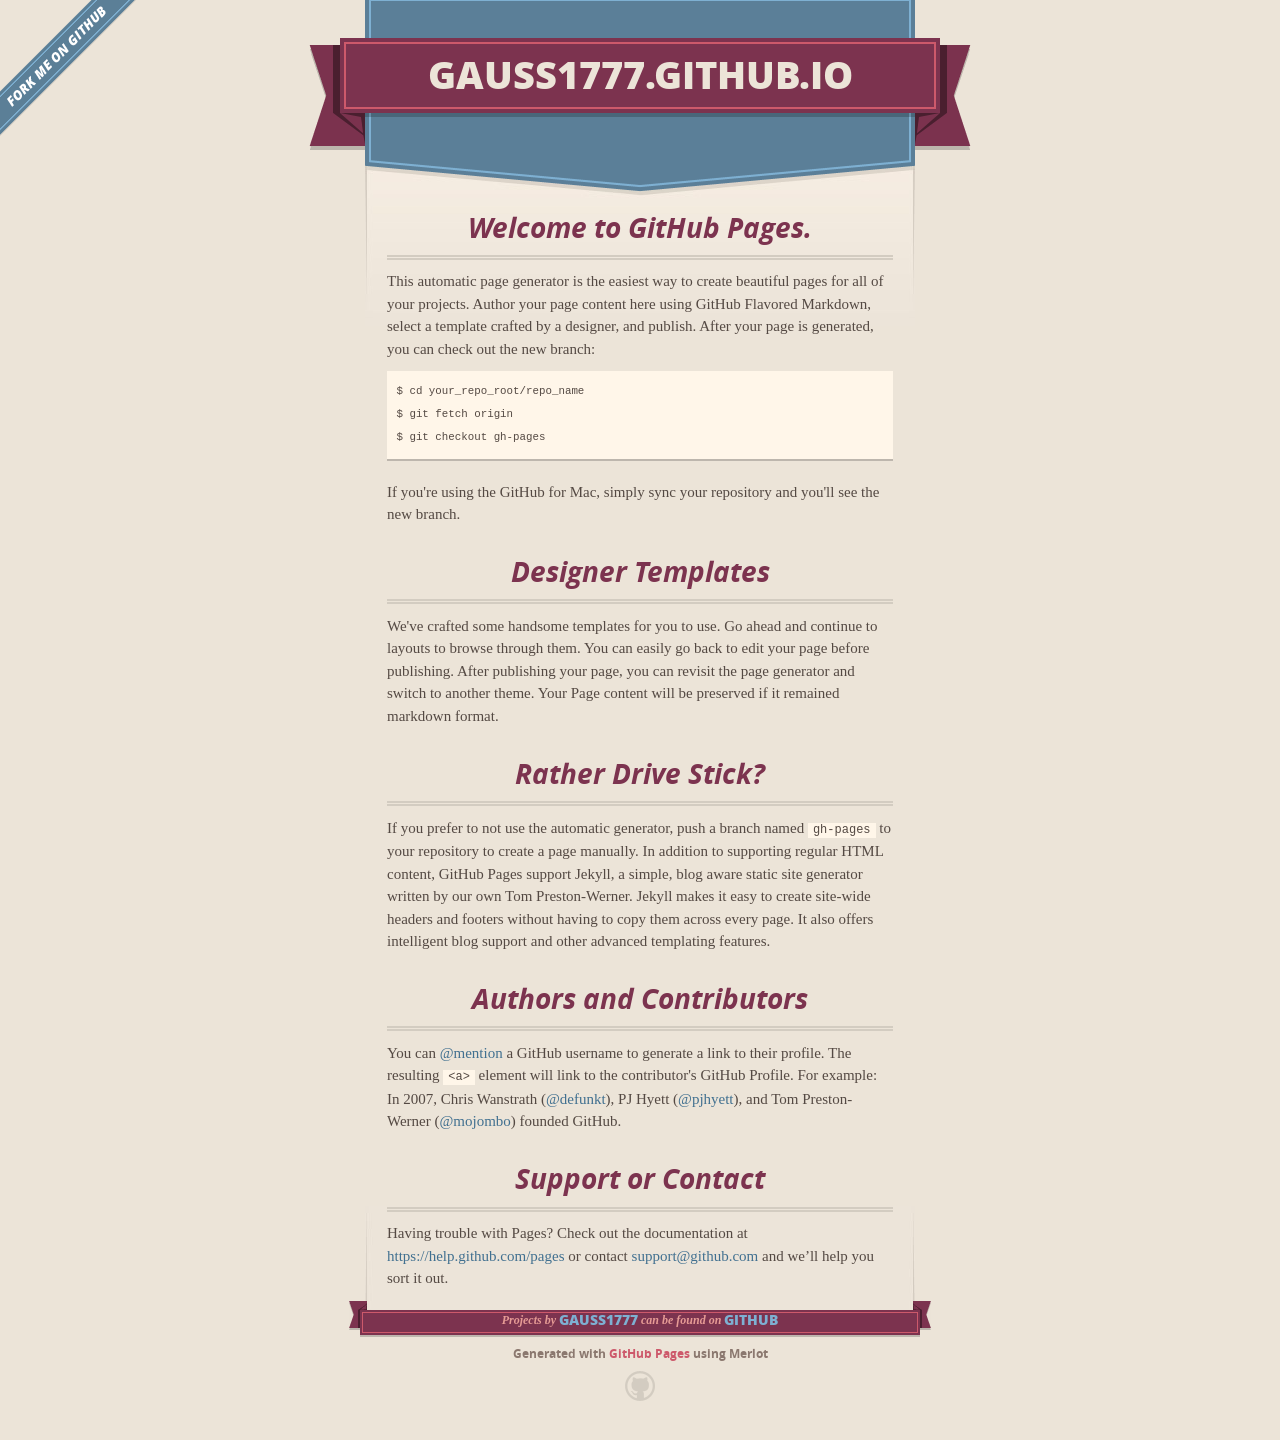
==== index.html @ 631ccd95 "Replace master branch with page content via GitHub" ====
<!DOCTYPE html>
<html>
  <head>
    <meta charset='utf-8'>
    <meta http-equiv="X-UA-Compatible" content="chrome=1">
    <meta name="viewport" content="width=640">

    <link rel="stylesheet" href="stylesheets/core.css" media="screen">
    <link rel="stylesheet" href="stylesheets/mobile.css" media="handheld, only screen and (max-device-width:640px)">
    <link rel="stylesheet" href="stylesheets/pygment_trac.css">

    <script type="text/javascript" src="javascripts/modernizr.js"></script>
    <script type="text/javascript" src="https://ajax.googleapis.com/ajax/libs/jquery/1.7.1/jquery.min.js"></script>
    <script type="text/javascript" src="javascripts/headsmart.min.js"></script>
    <script type="text/javascript">
      $(document).ready(function () {
        $('#main_content').headsmart()
      })
    </script>
    <title>Gauss1777.GitHub.io by gauss1777</title>
  </head>

  <body>
    <a id="forkme_banner" href="https://github.com/gauss1777">View on GitHub</a>
    <div class="shell">

      <header>
        <span class="ribbon-outer">
          <span class="ribbon-inner">
            <h1>Gauss1777.GitHub.io</h1>
            <h2></h2>
          </span>
          <span class="left-tail"></span>
          <span class="right-tail"></span>
        </span>
      </header>

      <div id="no-downloads">
        <span class="inner">
        </span>
      </div>


      <span class="banner-fix"></span>


      <section id="main_content">
        <h3>
<a id="welcome-to-github-pages" class="anchor" href="#welcome-to-github-pages" aria-hidden="true"><span class="octicon octicon-link"></span></a>Welcome to GitHub Pages.</h3>

<p>This automatic page generator is the easiest way to create beautiful pages for all of your projects. Author your page content here using GitHub Flavored Markdown, select a template crafted by a designer, and publish. After your page is generated, you can check out the new branch:</p>

<pre><code>$ cd your_repo_root/repo_name
$ git fetch origin
$ git checkout gh-pages
</code></pre>

<p>If you're using the GitHub for Mac, simply sync your repository and you'll see the new branch.</p>

<h3>
<a id="designer-templates" class="anchor" href="#designer-templates" aria-hidden="true"><span class="octicon octicon-link"></span></a>Designer Templates</h3>

<p>We've crafted some handsome templates for you to use. Go ahead and continue to layouts to browse through them. You can easily go back to edit your page before publishing. After publishing your page, you can revisit the page generator and switch to another theme. Your Page content will be preserved if it remained markdown format.</p>

<h3>
<a id="rather-drive-stick" class="anchor" href="#rather-drive-stick" aria-hidden="true"><span class="octicon octicon-link"></span></a>Rather Drive Stick?</h3>

<p>If you prefer to not use the automatic generator, push a branch named <code>gh-pages</code> to your repository to create a page manually. In addition to supporting regular HTML content, GitHub Pages support Jekyll, a simple, blog aware static site generator written by our own Tom Preston-Werner. Jekyll makes it easy to create site-wide headers and footers without having to copy them across every page. It also offers intelligent blog support and other advanced templating features.</p>

<h3>
<a id="authors-and-contributors" class="anchor" href="#authors-and-contributors" aria-hidden="true"><span class="octicon octicon-link"></span></a>Authors and Contributors</h3>

<p>You can <a href="https://github.com/blog/821" class="user-mention">@mention</a> a GitHub username to generate a link to their profile. The resulting <code>&lt;a&gt;</code> element will link to the contributor's GitHub Profile. For example: In 2007, Chris Wanstrath (<a href="https://github.com/defunkt" class="user-mention">@defunkt</a>), PJ Hyett (<a href="https://github.com/pjhyett" class="user-mention">@pjhyett</a>), and Tom Preston-Werner (<a href="https://github.com/mojombo" class="user-mention">@mojombo</a>) founded GitHub.</p>

<h3>
<a id="support-or-contact" class="anchor" href="#support-or-contact" aria-hidden="true"><span class="octicon octicon-link"></span></a>Support or Contact</h3>

<p>Having trouble with Pages? Check out the documentation at <a href="https://help.github.com/pages">https://help.github.com/pages</a> or contact <a href="mailto:support@github.com">support@github.com</a> and we’ll help you sort it out.</p>
      </section>

      <footer>
        <span class="ribbon-outer">
          <span class="ribbon-inner">
            <p>Projects by <a href="https://github.com/gauss1777">gauss1777</a> can be found on <a href="https://github.com/gauss1777">GitHub</a></p>
          </span>
          <span class="left-tail"></span>
          <span class="right-tail"></span>
        </span>
        <p>Generated with <a href="http://pages.github.com">GitHub Pages</a> using Merlot</p>
        <span class="octocat"></span>
      </footer>

    </div>

    
  </body>
</html>
---- stylesheets/core.css ----
@import url("screen.css");
@import url("non-screen.css") handheld;
@import url("non-screen.css") only screen and (max-device-width:640px);
---- stylesheets/mobile.css ----
/* Generated by Font Squirrel (http://www.fontsquirrel.com) on February 9, 2012 */


@font-face {
  font-family: 'Open Sans';
  src: url('../fonts/opensans-regular-webfont.eot');
  src: url('../fonts/opensans-regular-webfont.eot?#iefix') format('embedded-opentype'),
       url('../fonts/opensans-regular-webfont.woff') format('woff'),
       url('../fonts/opensans-regular-webfont.ttf') format('truetype'),
       url('../fonts/opensans-regular-webfont.svg#OpenSansRegular') format('svg');
  font-weight: normal;
  font-style: normal;
}

@font-face {
  font-family: 'Open Sans';
  src: url('../fonts/opensans-italic-webfont.eot');
  src: url('../fonts/opensans-italic-webfont.eot?#iefix') format('embedded-opentype'),
       url('../fonts/opensans-italic-webfont.woff') format('woff'),
       url('../fonts/opensans-italic-webfont.ttf') format('truetype'),
       url('../fonts/opensans-italic-webfont.svg#OpenSansItalic') format('svg');
  font-weight: normal;
  font-style: italic;
}

@font-face {
  font-family: 'Open Sans';
  src: url('../fonts/opensans-bold-webfont.eot');
  src: url('../fonts/opensans-bold-webfont.eot?#iefix') format('embedded-opentype'),
       url('../fonts/opensans-bold-webfont.woff') format('woff'),
       url('../fonts/opensans-bold-webfont.ttf') format('truetype'),
       url('../fonts/opensans-bold-webfont.svg#OpenSansBold') format('svg');
  font-weight: bold;
  font-style: normal;
}

@font-face {
  font-family: 'Open Sans';
  src: url('../fonts/opensans-bolditalic-webfont.eot');
  src: url('../fonts/opensans-bolditalic-webfont.eot?#iefix') format('embedded-opentype'),
       url('../fonts/opensans-bolditalic-webfont.woff') format('woff'),
       url('../fonts/opensans-bolditalic-webfont.ttf') format('truetype'),
       url('../fonts/opensans-bolditalic-webfont.svg#OpenSansBoldItalic') format('svg');
  font-weight: bold;
  font-style: italic;
}

@font-face {
  font-family: 'Open Sans';
  src: url('../fonts/opensans-extrabold-webfont.eot');
  src: url('../fonts/opensans-extrabold-webfont.eot?#iefix') format('embedded-opentype'),
       url('../fonts/opensans-extrabold-webfont.woff') format('woff'),
       url('../fonts/opensans-extrabold-webfont.ttf') format('truetype'),
       url('../fonts/opensans-extrabold-webfont.svg#OpenSansExtrabold') format('svg');
  font-weight: bolder;
  font-style: normal;
}


/* http://meyerweb.com/eric/tools/css/reset/ 
   v2.0 | 20110126
   License: none (public domain)
*/

html, body, div, span, applet, object, iframe,
h1, h2, h3, h4, h5, h6, p, blockquote, pre,
a, abbr, acronym, address, big, cite, code,
del, dfn, em, img, ins, kbd, q, s, samp,
small, strike, strong, sub, sup, tt, var,
b, u, i, center,
dl, dt, dd, ol, ul, li,
fieldset, form, label, legend,
table, caption, tbody, tfoot, thead, tr, th, td,
article, aside, canvas, details, embed, 
figure, figcaption, footer, header, hgroup, 
menu, nav, output, ruby, section, summary,
time, mark, audio, video {
  margin: 0;
  padding: 0;
  border: 0;
  font-size: 100%;
  font: inherit;
  vertical-align: baseline;
}
/* HTML5 display-role reset for older browsers */
article, aside, details, figcaption, figure, 
footer, header, hgroup, menu, nav, section {
  display: block;
}
body {
  line-height: 1;
}
ol, ul {
  list-style: none;
}
blockquote, q {
  quotes: none;
}
blockquote:before, blockquote:after,
q:before, q:after {
  content: '';
  content: none;
}
table {
  border-collapse: collapse;
  border-spacing: 0;
}

header, footer, section {
  display: block;
  position: relative;
}

/* STYLES */

div.shell {
  display: block;
  width: 640px;
  margin: 0 auto;
}

a#forkme_banner {
  display: none;
}

/* header */

header {
  position: relative;
  z-index: 2;
  margin: 0;
  max-width: 640px;
  top: 51px;
}

header span.ribbon-inner {
  position: relative;
  display: block;
  background-color: #cd596b;
  border: 8px solid #7c334f;
  padding: 6px;
  z-index: 1;
}

header span.left-tail, header span.right-tail {
  position: relative;
  display: block;
  width: 19px;
  height: 10px;
  background: transparent url(../images/ribbon-tail-sprite-2x.png) 0 0 no-repeat;
  position: absolute;
  bottom: -10px;
  z-index: 0;
}

header span.left-tail {
  background-position: 0 0;
  left: 0;
}

header span.right-tail {
  background-position: -19px 0;
  right: 0;
}

header h1 {
  background-color: #7c334f;
  font-size: 2em;
  font-weight: bolder;
  font-style: normal;
  text-transform: uppercase;
  color: #ece4d8;
  text-align: center;
  line-height:1;  
  padding: 14px 20px 0;
}

header h2 {
  background-color: #7c334f;
  font: bold italic .85em/1.5 Georgia, Times, “Times New Roman”, serif;
  color: #e69b95;
  padding-bottom: 14px;
  margin-top: -3px;
  text-align: center;
}

section#downloads {
  position: relative;
  display: block;
  height: 171px;
  width: 602px;
  padding-bottom: 150px;
  margin: 51px auto -250px;
  z-index: 1;
  background: transparent url(../images/shield.png) center 0 no-repeat;
}

section#downloads a {
  display: none;
}

span.banner-fix {
  background: transparent url(../images/shield-fallback.png) center top no-repeat;
  display: block;
  height: 31px;
  position: absolute;
  width: 640px;
  top: 20px;

}

section#main_content {
  z-index: 2;
  padding: 20px 40px 0;
  min-height:185px;
}

/* footer */

footer {
  background: none;
  padding-top: 104px;
  margin: -94px auto 40px;
  max-width:640px;
  text-align: center;
}

footer span.ribbon-outer {
  display: block;
  position: relative;
  border-bottom: 2px solid #bdb6ad;
}

footer span.ribbon-inner {
  position: relative;
  display: block;
  background-color: #cd596b;
  border: 8px solid #7c334f;
  padding: 6px;
  z-index: 1;
}

footer p {
  font-family: 'Open Sans', sans-serif;
  font-weight: bold;
  font-size: .6em;
  color: #8b786f;
}

footer a {
  color: #cd596b;
}

footer span.ribbon-inner p {
  background-color: #7c334f;
  margin: 0;
  color: #e69b95;
  font: bold italic 22px/1 Georgia, Times, “Times New Roman”, serif;
  height: auto;
  line-height: 1.1;
  padding: 20px 0px 10px;
}

footer span.ribbon-inner a {
  display: block;
  position: relative;
  bottom: 0;
  color: #7eb0d2;
  font-family: 'Open Sans', sans-serif;
  text-transform: uppercase;
  font-style: normal;
  font-weight: bolder;
  font-size: 38px;
  padding-bottom: 10px;
}

footer span.ribbon-inner a:hover {
  color: #7eb0d2;
}

footer span.left-tail, footer span.right-tail {
  position: relative;
  display: block;
  width: 23px;
  height: 126px;
  background: transparent url(../images/small-ribbon-tail-sprite-2x.png) 0 0 no-repeat;
  position: absolute;
  top: -126px;
  z-index: 0;
}

footer span.left-tail {
  background-position: 0 0;
  left: 0;
}

footer span.right-tail {
  background-position: -23px 0;
  right: 0;
}

footer span.octocat {
  background: transparent url(../images/octocat-2x.png) 0 0 no-repeat;
  display: block;
  width: 60px;
  height: 60px;
  margin: 20px auto 0;}

/* content */

body {
  background: #ece4d8;
  font: normal normal 30px/1.5 Georgia, Palatino,” Palatino Linotype”, Times, “Times New Roman”, serif;
  color: #544943;
  -webkit-font-smoothing: antialiased;
}

a, a:hover {
  color: #417090;
}

a {
  text-decoration: none;
}

a:hover {
  text-decoration: underline;
}

h1,h2,h3,h4,h5,h6 {
  font-family: 'Open Sans', sans-serif;
  font-weight: bold;
}

p {
  margin: .7em 0 0;
}

strong {
  font-weight: bold;
}

em {
  font-style: italic;
}

ol {
  margin: .7em 0;
  list-style-type: decimal;
  padding-left: 1.35em;
}

ul {
  margin: .7em 0;
  padding-left: 1.35em;
}

ul li {
  padding-left: 20px;
  background: transparent url(../images/chevron-2x.png) left 15px no-repeat;
}

blockquote {
  font-family: 'Open Sans', sans-serif;
  margin: 20px 0;
  color: #8b786f;
  padding-left: 1.35em;
  background: transparent url('../images/blockquote-gfx-2x.png') 0 8px no-repeat;
}

img {
  -webkit-box-shadow: 0px 4px 0px #bdb6ad;
  -moz-box-shadow: 0px 4px 0px #bdb6ad;
  box-shadow: 0px 4px 0px #bdb6ad;
  border: 4px solid #fff6e9;
  max-width: 556px;
}

hr {
  border: none;
  outline: none;
  height: 42px;
  background: transparent url('../images/hr-2x.jpg') center center repeat-x;
  margin: 0 0 20px;
}

code {
  background: #fff6e9;
  font: normal normal .9em/1.7 "Lucida Sans Typewriter", "Lucida Console", Monaco, "Bitstream Vera Sans Mono", monospace;
  padding: 0 5px 1px;
}

pre {
  margin: 10px 0 20px;
  padding: .7em;
  background: #fff6e9;
  border-bottom: 4px solid #bdb6ad;
  font: normal normal .9em/1.7 "Lucida Sans Typewriter", "Lucida Console", Monaco, "Bitstream Vera Sans Mono", monospace;
  overflow: auto;
}

table {
  background: #fff6e9;
  display: table;
  width: 100%;
  border-collapse: separate;
  border-bottom: 4px solid #bdb6ad;
  margin: 10px 0;
}

tr {
  display: table-row;
}

th {
  display: table-cell;
  padding: 2px 10px;
  border: solid #ece4d8;
  border-width: 0 4px 4px 0;
  color: #cd596b;
  font-family: 'Open Sans', sans-serif;
  font-weight: bold;
  font-size: .85em;
}

td {
  display: table-cell;
  padding: 0 .7em;
  border: solid #ece4d8;
  border-width: 0 4px 4px 0;
}

td:last-child, th:last-child {
  border-right: none;
}

tr:last-child td {
  border-bottom: none;
}

dl {
  margin: .7em 0 20px;
}

dt {
  font-family: 'Open Sans', sans-serif;
  font-weight: bold;
}

dd {
  padding-left: 1.35em;
}

dd p:first-child {
  margin-top: 0;
}

/* Content based headers */

#main_content > .header-level-1:first-child,
#main_content > .header-level-2:first-child,
#main_content > .header-level-3:first-child,
#main_content > .header-level-4:first-child,
#main_content > .header-level-5:first-child,
#main_content > .header-level-6:first-child {
  margin-top: 0;
}

.header-level-1 {
  font-size: 1.85em;
  border-bottom: .2em double #d3ccc1;
  color: #7c334f;
  text-align: center;
  font-style: italic;
  margin: 1.1em 0 .38em;
  line-height: 1.2;
  padding-bottom: 10px
}

.header-level-2 {
  font-size: 1.58em;
  color: #7c334f;
  margin: .95em 0 .5em;
  border-bottom: .1em solid #D3CCC1;
  line-height: 1.2;
  padding-bottom: 10px
}

.header-level-3 {
  margin: 20px 0 10px;
  font-size: 1.45em;
}

.header-level-4 {
  margin: .6em 0;
  font-size: 1.2em;
  color: #cd596b;
}

.header-level-5 {
  margin: .7em 0;
  font-size: 1em;
  color: #8b786f;
}

.header-level-6 {
  margin: .8em 0;
  font-size: .85em;
  font-style: italic;
}
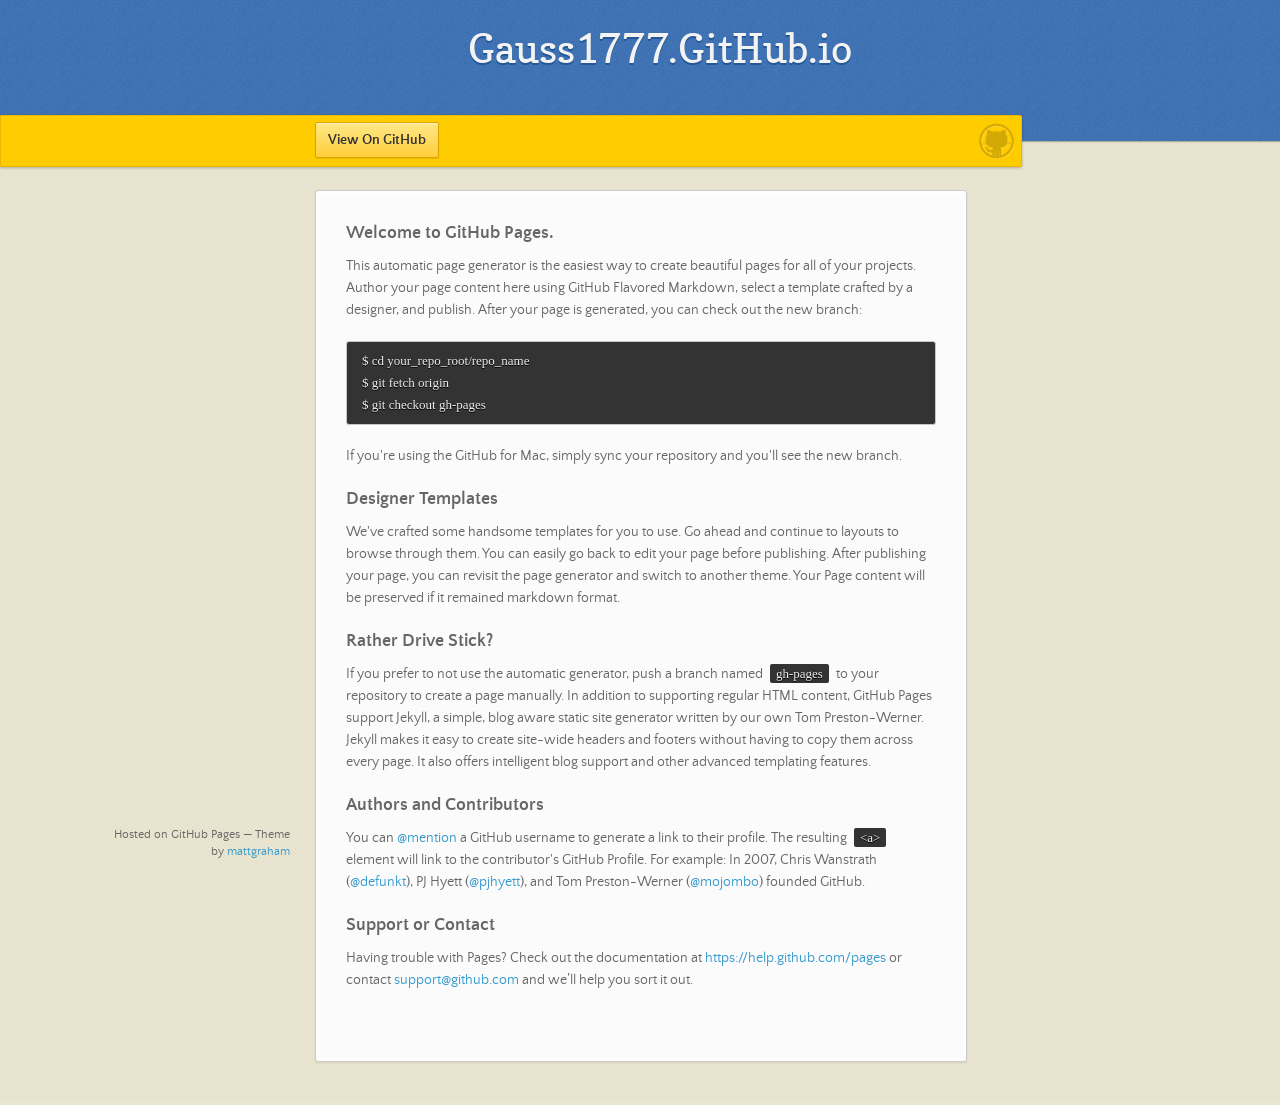
==== commit 493307fe: "Replace master branch with page content via GitHub" ====
--- a/index.html
+++ b/index.html
@@ -1,50 +1,37 @@
-<!DOCTYPE html>
+<!doctype html>
 <html>
   <head>
-    <meta charset='utf-8'>
+    <meta charset="utf-8">
     <meta http-equiv="X-UA-Compatible" content="chrome=1">
-    <meta name="viewport" content="width=640">
+    <title>Gauss1777.GitHub.io by gauss1777</title>
+    <link rel="stylesheet" href="stylesheets/styles.css">
+    <link rel="stylesheet" href="stylesheets/pygment_trac.css">
+    <script src="https://ajax.googleapis.com/ajax/libs/jquery/1.7.1/jquery.min.js"></script>
+    <script src="javascripts/main.js"></script>
+    <!--[if lt IE 9]>
+      <script src="//html5shiv.googlecode.com/svn/trunk/html5.js"></script>
+    <![endif]-->
+    <meta name="viewport" content="width=device-width, initial-scale=1, user-scalable=no">
 
-    <link rel="stylesheet" href="stylesheets/core.css" media="screen">
-    <link rel="stylesheet" href="stylesheets/mobile.css" media="handheld, only screen and (max-device-width:640px)">
-    <link rel="stylesheet" href="stylesheets/pygment_trac.css">
-
-    <script type="text/javascript" src="javascripts/modernizr.js"></script>
-    <script type="text/javascript" src="https://ajax.googleapis.com/ajax/libs/jquery/1.7.1/jquery.min.js"></script>
-    <script type="text/javascript" src="javascripts/headsmart.min.js"></script>
-    <script type="text/javascript">
-      $(document).ready(function () {
-        $('#main_content').headsmart()
-      })
-    </script>
-    <title>Gauss1777.GitHub.io by gauss1777</title>
   </head>
-
   <body>
-    <a id="forkme_banner" href="https://github.com/gauss1777">View on GitHub</a>
-    <div class="shell">
 
       <header>
-        <span class="ribbon-outer">
-          <span class="ribbon-inner">
-            <h1>Gauss1777.GitHub.io</h1>
-            <h2></h2>
-          </span>
-          <span class="left-tail"></span>
-          <span class="right-tail"></span>
-        </span>
+        <h1>Gauss1777.GitHub.io</h1>
+        <p></p>
       </header>
 
-      <div id="no-downloads">
-        <span class="inner">
-        </span>
-      </div>
+      <div id="banner">
+        <span id="logo"></span>
 
+        <a href="https://github.com/gauss1777" class="button fork"><strong>View On GitHub</strong></a>
+      </div><!-- end banner -->
 
-      <span class="banner-fix"></span>
-
-
-      <section id="main_content">
+    <div class="wrapper">
+      <nav>
+        <ul></ul>
+      </nav>
+      <section>
         <h3>
 <a id="welcome-to-github-pages" class="anchor" href="#welcome-to-github-pages" aria-hidden="true"><span class="octicon octicon-link"></span></a>Welcome to GitHub Pages.</h3>
 
@@ -77,21 +64,11 @@
 
 <p>Having trouble with Pages? Check out the documentation at <a href="https://help.github.com/pages">https://help.github.com/pages</a> or contact <a href="mailto:support@github.com">support@github.com</a> and we’ll help you sort it out.</p>
       </section>
-
       <footer>
-        <span class="ribbon-outer">
-          <span class="ribbon-inner">
-            <p>Projects by <a href="https://github.com/gauss1777">gauss1777</a> can be found on <a href="https://github.com/gauss1777">GitHub</a></p>
-          </span>
-          <span class="left-tail"></span>
-          <span class="right-tail"></span>
-        </span>
-        <p>Generated with <a href="http://pages.github.com">GitHub Pages</a> using Merlot</p>
-        <span class="octocat"></span>
+        <p><small>Hosted on GitHub Pages &mdash; Theme by <a href="https://twitter.com/michigangraham">mattgraham</a></small></p>
       </footer>
-
     </div>
-
+    <!--[if !IE]><script>fixScale(document);</script><![endif]-->
     
   </body>
-</html>
+</html>
--- a/stylesheets/styles.css
+++ b/stylesheets/styles.css
@@ -0,0 +1,1010 @@
+/*
+Leap Day for GitHub Pages
+by Matt Graham
+*/
+@font-face {
+  font-family: 'Quattrocento Sans';
+  src: url("../fonts/quattrocentosans-bold-webfont.eot");
+  src: url("../fonts/quattrocentosans-bold-webfont.eot?#iefix") format("embedded-opentype"), url("../fonts/quattrocentosans-bold-webfont.woff") format("woff"), url("../fonts/quattrocentosans-bold-webfont.ttf") format("truetype"), url("../fonts/quattrocentosans-bold-webfont.svg#QuattrocentoSansBold") format("svg");
+  font-weight: bold;
+  font-style: normal;
+}
+
+@font-face {
+  font-family: 'Quattrocento Sans';
+  src: url("../fonts/quattrocentosans-bolditalic-webfont.eot");
+  src: url("../fonts/quattrocentosans-bolditalic-webfont.eot?#iefix") format("embedded-opentype"), url("../fonts/quattrocentosans-bolditalic-webfont.woff") format("woff"), url("../fonts/quattrocentosans-bolditalic-webfont.ttf") format("truetype"), url("../fonts/quattrocentosans-bolditalic-webfont.svg#QuattrocentoSansBoldItalic") format("svg");
+  font-weight: bold;
+  font-style: italic;
+}
+
+@font-face {
+  font-family: 'Quattrocento Sans';
+  src: url("../fonts/quattrocentosans-italic-webfont.eot");
+  src: url("../fonts/quattrocentosans-italic-webfont.eot?#iefix") format("embedded-opentype"), url("../fonts/quattrocentosans-italic-webfont.woff") format("woff"), url("../fonts/quattrocentosans-italic-webfont.ttf") format("truetype"), url("../fonts/quattrocentosans-italic-webfont.svg#QuattrocentoSansItalic") format("svg");
+  font-weight: normal;
+  font-style: italic;
+}
+
+@font-face {
+  font-family: 'Quattrocento Sans';
+  src: url("../fonts/quattrocentosans-regular-webfont.eot");
+  src: url("../fonts/quattrocentosans-regular-webfont.eot?#iefix") format("embedded-opentype"), url("../fonts/quattrocentosans-regular-webfont.woff") format("woff"), url("../fonts/quattrocentosans-regular-webfont.ttf") format("truetype"), url("../fonts/quattrocentosans-regular-webfont.svg#QuattrocentoSansRegular") format("svg");
+  font-weight: normal;
+  font-style: normal;
+}
+
+@font-face {
+  font-family: 'Copse';
+  src: url("../fonts/copse-regular-webfont.eot");
+  src: url("../fonts/copse-regular-webfont.eot?#iefix") format("embedded-opentype"), url("../fonts/copse-regular-webfont.woff") format("woff"), url("../fonts/copse-regular-webfont.ttf") format("truetype"), url("../fonts/copse-regular-webfont.svg#CopseRegular") format("svg");
+  font-weight: normal;
+  font-style: normal;
+}
+
+/* normalize.css 2012-02-07T12:37 UTC - http://github.com/necolas/normalize.css */
+/* =============================================================================
+   HTML5 display definitions
+   ========================================================================== */
+/*
+ * Corrects block display not defined in IE6/7/8/9 & FF3
+ */
+article,
+aside,
+details,
+figcaption,
+figure,
+footer,
+header,
+hgroup,
+nav,
+section,
+summary {
+  display: block;
+}
+
+/*
+ * Corrects inline-block display not defined in IE6/7/8/9 & FF3
+ */
+audio,
+canvas,
+video {
+  display: inline-block;
+  *display: inline;
+  *zoom: 1;
+}
+
+/*
+ * Prevents modern browsers from displaying 'audio' without controls
+ */
+audio:not([controls]) {
+  display: none;
+}
+
+/*
+ * Addresses styling for 'hidden' attribute not present in IE7/8/9, FF3, S4
+ * Known issue: no IE6 support
+ */
+[hidden] {
+  display: none;
+}
+
+/* =============================================================================
+   Base
+   ========================================================================== */
+/*
+ * 1. Corrects text resizing oddly in IE6/7 when body font-size is set using em units
+ *    http://clagnut.com/blog/348/#c790
+ * 2. Prevents iOS text size adjust after orientation change, without disabling user zoom
+ *    www.456bereastreet.com/archive/201012/controlling_text_size_in_safari_for_ios_without_disabling_user_zoom/
+ */
+html {
+  font-size: 100%;
+  /* 1 */
+  -webkit-text-size-adjust: 100%;
+  /* 2 */
+  -ms-text-size-adjust: 100%;
+  /* 2 */
+}
+
+/*
+ * Addresses font-family inconsistency between 'textarea' and other form elements.
+ */
+html,
+button,
+input,
+select,
+textarea {
+  font-family: sans-serif;
+}
+
+/*
+ * Addresses margins handled incorrectly in IE6/7
+ */
+body {
+  margin: 0;
+}
+
+/* =============================================================================
+   Links
+   ========================================================================== */
+/*
+ * Addresses outline displayed oddly in Chrome
+ */
+a:focus {
+  outline: thin dotted;
+}
+
+/*
+ * Improves readability when focused and also mouse hovered in all browsers
+ * people.opera.com/patrickl/experiments/keyboard/test
+ */
+a:hover,
+a:active {
+  outline: 0;
+}
+
+/* =============================================================================
+   Typography
+   ========================================================================== */
+/*
+ * Addresses font sizes and margins set differently in IE6/7
+ * Addresses font sizes within 'section' and 'article' in FF4+, Chrome, S5
+ */
+h1 {
+  font-size: 2em;
+  margin: 0.67em 0;
+}
+
+h2 {
+  font-size: 1.5em;
+  margin: 0.83em 0;
+}
+
+h3 {
+  font-size: 1.17em;
+  margin: 1em 0;
+}
+
+h4 {
+  font-size: 1em;
+  margin: 1.33em 0;
+}
+
+h5 {
+  font-size: 0.83em;
+  margin: 1.67em 0;
+}
+
+h6 {
+  font-size: 0.75em;
+  margin: 2.33em 0;
+}
+
+/*
+ * Addresses styling not present in IE7/8/9, S5, Chrome
+ */
+abbr[title] {
+  border-bottom: 1px dotted;
+}
+
+/*
+ * Addresses style set to 'bolder' in FF3+, S4/5, Chrome
+*/
+b,
+strong {
+  font-weight: bold;
+}
+
+blockquote {
+  margin: 1em 40px;
+}
+
+/*
+ * Addresses styling not present in S5, Chrome
+ */
+dfn {
+  font-style: italic;
+}
+
+/*
+ * Addresses styling not present in IE6/7/8/9
+ */
+mark {
+  background: #ff0;
+  color: #000;
+}
+
+/*
+ * Addresses margins set differently in IE6/7
+ */
+p,
+pre {
+  margin: 1em 0;
+}
+
+/*
+ * Corrects font family set oddly in IE6, S4/5, Chrome
+ * en.wikipedia.org/wiki/User:Davidgothberg/Test59
+ */
+pre,
+code,
+kbd,
+samp {
+  font-family: monospace, serif;
+  _font-family: 'courier new', monospace;
+  font-size: 1em;
+}
+
+/*
+ * 1. Addresses CSS quotes not supported in IE6/7
+ * 2. Addresses quote property not supported in S4
+ */
+/* 1 */
+q {
+  quotes: none;
+}
+
+/* 2 */
+q:before,
+q:after {
+  content: '';
+  content: none;
+}
+
+small {
+  font-size: 75%;
+}
+
+/*
+ * Prevents sub and sup affecting line-height in all browsers
+ * gist.github.com/413930
+ */
+sub,
+sup {
+  font-size: 75%;
+  line-height: 0;
+  position: relative;
+  vertical-align: baseline;
+}
+
+sup {
+  top: -0.5em;
+}
+
+sub {
+  bottom: -0.25em;
+}
+
+/* =============================================================================
+   Lists
+   ========================================================================== */
+/*
+ * Addresses margins set differently in IE6/7
+ */
+dl,
+menu,
+ol,
+ul {
+  margin: 1em 0;
+}
+
+dd {
+  margin: 0 0 0 40px;
+}
+
+/*
+ * Addresses paddings set differently in IE6/7
+ */
+menu,
+ol,
+ul {
+  padding: 0 0 0 40px;
+}
+
+/*
+ * Corrects list images handled incorrectly in IE7
+ */
+nav ul,
+nav ol {
+  list-style: none;
+  list-style-image: none;
+}
+
+/* =============================================================================
+   Embedded content
+   ========================================================================== */
+/*
+ * 1. Removes border when inside 'a' element in IE6/7/8/9, FF3
+ * 2. Improves image quality when scaled in IE7
+ *    code.flickr.com/blog/2008/11/12/on-ui-quality-the-little-things-client-side-image-resizing/
+ */
+img {
+  border: 0;
+  /* 1 */
+  -ms-interpolation-mode: bicubic;
+  /* 2 */
+}
+
+/*
+ * Corrects overflow displayed oddly in IE9
+ */
+svg:not(:root) {
+  overflow: hidden;
+}
+
+/* =============================================================================
+   Figures
+   ========================================================================== */
+/*
+ * Addresses margin not present in IE6/7/8/9, S5, O11
+ */
+figure {
+  margin: 0;
+}
+
+/* =============================================================================
+   Forms
+   ========================================================================== */
+/*
+ * Corrects margin displayed oddly in IE6/7
+ */
+form {
+  margin: 0;
+}
+
+/*
+ * Define consistent border, margin, and padding
+ */
+fieldset {
+  border: 1px solid #c0c0c0;
+  margin: 0 2px;
+  padding: 0.35em 0.625em 0.75em;
+}
+
+/*
+ * 1. Corrects color not being inherited in IE6/7/8/9
+ * 2. Corrects text not wrapping in FF3 
+ * 3. Corrects alignment displayed oddly in IE6/7
+ */
+legend {
+  border: 0;
+  /* 1 */
+  padding: 0;
+  white-space: normal;
+  /* 2 */
+  *margin-left: -7px;
+  /* 3 */
+}
+
+/*
+ * 1. Corrects font size not being inherited in all browsers
+ * 2. Addresses margins set differently in IE6/7, FF3+, S5, Chrome
+ * 3. Improves appearance and consistency in all browsers
+ */
+button,
+input,
+select,
+textarea {
+  font-size: 100%;
+  /* 1 */
+  margin: 0;
+  /* 2 */
+  vertical-align: baseline;
+  /* 3 */
+  *vertical-align: middle;
+  /* 3 */
+}
+
+/*
+ * Addresses FF3/4 setting line-height on 'input' using !important in the UA stylesheet
+ */
+button,
+input {
+  line-height: normal;
+  /* 1 */
+}
+
+/*
+ * 1. Improves usability and consistency of cursor style between image-type 'input' and others
+ * 2. Corrects inability to style clickable 'input' types in iOS
+ * 3. Removes inner spacing in IE7 without affecting normal text inputs
+ *    Known issue: inner spacing remains in IE6
+ */
+button,
+input[type="button"],
+input[type="reset"],
+input[type="submit"] {
+  cursor: pointer;
+  /* 1 */
+  -webkit-appearance: button;
+  /* 2 */
+  *overflow: visible;
+  /* 3 */
+}
+
+/*
+ * Re-set default cursor for disabled elements
+ */
+button[disabled],
+input[disabled] {
+  cursor: default;
+}
+
+/*
+ * 1. Addresses box sizing set to content-box in IE8/9
+ * 2. Removes excess padding in IE8/9
+ * 3. Removes excess padding in IE7
+      Known issue: excess padding remains in IE6
+ */
+input[type="checkbox"],
+input[type="radio"] {
+  box-sizing: border-box;
+  /* 1 */
+  padding: 0;
+  /* 2 */
+  *height: 13px;
+  /* 3 */
+  *width: 13px;
+  /* 3 */
+}
+
+/*
+ * 1. Addresses appearance set to searchfield in S5, Chrome
+ * 2. Addresses box-sizing set to border-box in S5, Chrome (include -moz to future-proof)
+ */
+input[type="search"] {
+  -webkit-appearance: textfield;
+  /* 1 */
+  -moz-box-sizing: content-box;
+  -webkit-box-sizing: content-box;
+  /* 2 */
+  box-sizing: content-box;
+}
+
+/*
+ * Removes inner padding and search cancel button in S5, Chrome on OS X
+ */
+input[type="search"]::-webkit-search-decoration,
+input[type="search"]::-webkit-search-cancel-button {
+  -webkit-appearance: none;
+}
+
+/*
+ * Removes inner padding and border in FF3+
+ * www.sitepen.com/blog/2008/05/14/the-devils-in-the-details-fixing-dojos-toolbar-buttons/
+ */
+button::-moz-focus-inner,
+input::-moz-focus-inner {
+  border: 0;
+  padding: 0;
+}
+
+/*
+ * 1. Removes default vertical scrollbar in IE6/7/8/9
+ * 2. Improves readability and alignment in all browsers
+ */
+textarea {
+  overflow: auto;
+  /* 1 */
+  vertical-align: top;
+  /* 2 */
+}
+
+/* =============================================================================
+   Tables
+   ========================================================================== */
+/*
+ * Remove most spacing between table cells
+ */
+table {
+  border-collapse: collapse;
+  border-spacing: 0;
+}
+
+body {
+  font: 14px/22px "Quattrocento Sans", "Helvetica Neue", Helvetica, Arial, sans-serif;
+  color: #666;
+  font-weight: 300;
+  margin: 0px;
+  padding: 0px 0 20px 0px;
+  background: url(../images/body-background.png) #eae6d1;
+}
+
+h1, h2, h3, h4, h5, h6 {
+  color: #333;
+  margin: 0 0 10px;
+}
+
+p, ul, ol, table, pre, dl {
+  margin: 0 0 20px;
+}
+
+h1, h2, h3 {
+  line-height: 1.1;
+}
+
+h1 {
+  font-size: 28px;
+}
+
+h2 {
+  font-size: 24px;
+  color: #393939;
+}
+
+h3, h4, h5, h6 {
+  color: #666666;
+}
+
+h3 {
+  font-size: 18px;
+  line-height: 24px;
+}
+
+a {
+  color: #3399cc;
+  font-weight: 400;
+  text-decoration: none;
+}
+
+a small {
+  font-size: 11px;
+  color: #666;
+  margin-top: -0.6em;
+  display: block;
+}
+
+ul {
+  list-style-image: url("../images/bullet.png");
+}
+
+strong {
+  font-weight: bold;
+  color: #333;
+}
+
+.wrapper {
+  width: 650px;
+  margin: 0 auto;
+  position: relative;
+}
+
+section img {
+  max-width: 100%;
+}
+
+blockquote {
+  border-left: 1px solid #ffcc00;
+  margin: 0;
+  padding: 0 0 0 20px;
+  font-style: italic;
+}
+
+code {
+  font-family: "Lucida Sans", Monaco, Bitstream Vera Sans Mono, Lucida Console, Terminal;
+  font-size: 13px;
+  color: #efefef;
+  text-shadow: 0px 1px 0px #000;
+  margin: 0 4px;
+  padding: 2px 6px;
+  background: #333;
+  -moz-border-radius: 2px;
+  -webkit-border-radius: 2px;
+  -o-border-radius: 2px;
+  -ms-border-radius: 2px;
+  -khtml-border-radius: 2px;
+  border-radius: 2px;
+}
+
+pre {
+  padding: 8px 15px;
+  background: #333333;
+  -moz-border-radius: 3px;
+  -webkit-border-radius: 3px;
+  -o-border-radius: 3px;
+  -ms-border-radius: 3px;
+  -khtml-border-radius: 3px;
+  border-radius: 3px;
+  border: 1px solid #c7c7c7;
+  overflow: auto;
+  overflow-y: hidden;
+}
+pre code {
+  margin: 0px;
+  padding: 0px;
+}
+
+table {
+  width: 100%;
+  border-collapse: collapse;
+}
+
+th {
+  text-align: left;
+  padding: 5px 10px;
+  border-bottom: 1px solid #e5e5e5;
+  color: #444;
+}
+
+td {
+  text-align: left;
+  padding: 5px 10px;
+  border-bottom: 1px solid #e5e5e5;
+  border-right: 1px solid #ffcc00;
+}
+td:first-child {
+  border-left: 1px solid #ffcc00;
+}
+
+hr {
+  border: 0;
+  outline: none;
+  height: 11px;
+  background: transparent url("../images/hr.gif") center center repeat-x;
+  margin: 0 0 20px;
+}
+
+dt {
+  color: #444;
+  font-weight: 700;
+}
+
+header {
+  padding: 25px 20px 40px 20px;
+  margin: 0;
+  position: fixed;
+  top: 0;
+  left: 0;
+  right: 0;
+  width: 100%;
+  text-align: center;
+  background: url(../images/background.png) #4276b6;
+  -moz-box-shadow: 1px 0px 2px rgba(0, 0, 0, 0.75);
+  -webkit-box-shadow: 1px 0px 2px rgba(0, 0, 0, 0.75);
+  -o-box-shadow: 1px 0px 2px rgba(0, 0, 0, 0.75);
+  box-shadow: 1px 0px 2px rgba(0, 0, 0, 0.75);
+  z-index: 99;
+  -webkit-font-smoothing: antialiased;
+  min-height: 76px;
+}
+header h1 {
+  font: 40px/48px "Copse", "Helvetica Neue", Helvetica, Arial, sans-serif;
+  color: #f3f3f3;
+  text-shadow: 0px 2px 0px #235796;
+  margin: 0px;
+  white-space: nowrap;
+  overflow: hidden;
+  text-overflow: ellipsis;
+  -o-text-overflow: ellipsis;
+  -ms-text-overflow: ellipsis;
+}
+header p {
+  color: #d8d8d8;
+  text-shadow: rgba(0, 0, 0, 0.2) 0 1px 0;
+  font-size: 18px;
+  margin: 0px;
+}
+
+#banner {
+  z-index: 100;
+  left: 0;
+  right: 50%;
+  height: 50px;
+  margin-right: -382px;
+  position: fixed;
+  top: 115px;
+  background: #ffcc00;
+  border: 1px solid #f0b500;
+  -moz-box-shadow: 0px 1px 3px rgba(0, 0, 0, 0.25);
+  -webkit-box-shadow: 0px 1px 3px rgba(0, 0, 0, 0.25);
+  -o-box-shadow: 0px 1px 3px rgba(0, 0, 0, 0.25);
+  box-shadow: 0px 1px 3px rgba(0, 0, 0, 0.25);
+  -moz-border-radius: 0px 2px 2px 0px;
+  -webkit-border-radius: 0px 2px 2px 0px;
+  -o-border-radius: 0px 2px 2px 0px;
+  -ms-border-radius: 0px 2px 2px 0px;
+  -khtml-border-radius: 0px 2px 2px 0px;
+  border-radius: 0px 2px 2px 0px;
+  padding-right: 10px;
+}
+#banner .button {
+  border: 1px solid #dba500;
+  background: -webkit-gradient(linear, 50% 0%, 50% 100%, color-stop(0%, #ffe788), color-stop(100%, #ffce38));
+  background: -webkit-linear-gradient(#ffe788, #ffce38);
+  background: -moz-linear-gradient(#ffe788, #ffce38);
+  background: -o-linear-gradient(#ffe788, #ffce38);
+  background: -ms-linear-gradient(#ffe788, #ffce38);
+  background: linear-gradient(#ffe788, #ffce38);
+  -moz-border-radius: 2px;
+  -webkit-border-radius: 2px;
+  -o-border-radius: 2px;
+  -ms-border-radius: 2px;
+  -khtml-border-radius: 2px;
+  border-radius: 2px;
+  -moz-box-shadow: inset 0px 1px 0px rgba(255, 255, 255, 0.4), 0px 1px 1px rgba(0, 0, 0, 0.1);
+  -webkit-box-shadow: inset 0px 1px 0px rgba(255, 255, 255, 0.4), 0px 1px 1px rgba(0, 0, 0, 0.1);
+  -o-box-shadow: inset 0px 1px 0px rgba(255, 255, 255, 0.4), 0px 1px 1px rgba(0, 0, 0, 0.1);
+  box-shadow: inset 0px 1px 0px rgba(255, 255, 255, 0.4), 0px 1px 1px rgba(0, 0, 0, 0.1);
+  background-color: #FFE788;
+  margin-left: 5px;
+  padding: 10px 12px;
+  margin-top: 6px;
+  line-height: 14px;
+  font-size: 14px;
+  color: #333;
+  font-weight: bold;
+  display: inline-block;
+  text-align: center;
+}
+#banner .button:hover {
+  background: -webkit-gradient(linear, 50% 0%, 50% 100%, color-stop(0%, #ffe788), color-stop(100%, #ffe788));
+  background: -webkit-linear-gradient(#ffe788, #ffe788);
+  background: -moz-linear-gradient(#ffe788, #ffe788);
+  background: -o-linear-gradient(#ffe788, #ffe788);
+  background: -ms-linear-gradient(#ffe788, #ffe788);
+  background: linear-gradient(#ffe788, #ffe788);
+  background-color: #ffeca0;
+}
+#banner .fork {
+  position: fixed;
+  left: 50%;
+  margin-left: -325px;
+  padding: 10px 12px;
+  margin-top: 6px;
+  line-height: 14px;
+  font-size: 14px;
+  background-color: #FFE788;
+}
+#banner .downloads {
+  float: right;
+  margin: 0 45px 0 0;
+}
+#banner .downloads span {
+  float: left;
+  line-height: 52px;
+  font-size: 90%;
+  color: #9d7f0d;
+  text-transform: uppercase;
+  text-shadow: rgba(255, 255, 255, 0.2) 0 1px 0;
+}
+#banner ul {
+  list-style: none;
+  height: 40px;
+  padding: 0;
+  float: left;
+  margin-left: 10px;
+}
+#banner ul li {
+  display: inline;
+}
+#banner ul li a.button {
+  background-color: #FFE788;
+}
+#banner #logo {
+  position: absolute;
+  height: 36px;
+  width: 36px;
+  right: 7px;
+  top: 7px;
+  display: block;
+  background: url(../images/octocat-logo.png);
+}
+
+section {
+  width: 590px;
+  padding: 30px 30px 50px 30px;
+  margin: 20px 0;
+  margin-top: 190px;
+  position: relative;
+  background: #fbfbfb;
+  -moz-border-radius: 3px;
+  -webkit-border-radius: 3px;
+  -o-border-radius: 3px;
+  -ms-border-radius: 3px;
+  -khtml-border-radius: 3px;
+  border-radius: 3px;
+  border: 1px solid #cbcbcb;
+  -moz-box-shadow: 0px 1px 2px rgba(0, 0, 0, 0.09), inset 0px 0px 2px 2px rgba(255, 255, 255, 0.5), inset 0 0 5px 5px rgba(255, 255, 255, 0.4);
+  -webkit-box-shadow: 0px 1px 2px rgba(0, 0, 0, 0.09), inset 0px 0px 2px 2px rgba(255, 255, 255, 0.5), inset 0 0 5px 5px rgba(255, 255, 255, 0.4);
+  -o-box-shadow: 0px 1px 2px rgba(0, 0, 0, 0.09), inset 0px 0px 2px 2px rgba(255, 255, 255, 0.5), inset 0 0 5px 5px rgba(255, 255, 255, 0.4);
+  box-shadow: 0px 1px 2px rgba(0, 0, 0, 0.09), inset 0px 0px 2px 2px rgba(255, 255, 255, 0.5), inset 0 0 5px 5px rgba(255, 255, 255, 0.4);
+}
+
+small {
+  font-size: 12px;
+}
+
+nav {
+  width: 230px;
+  position: fixed;
+  top: 220px;
+  left: 50%;
+  margin-left: -580px;
+  text-align: right;
+}
+nav ul {
+  list-style: none;
+  list-style-image: none;
+  font-size: 14px;
+  line-height: 24px;
+}
+nav ul li {
+  padding: 5px 0px;
+  line-height: 16px;
+}
+nav ul li.tag-h1 {
+  font-size: 1.2em;
+}
+nav ul li.tag-h1 a {
+  font-weight: bold;
+  color: #333;
+}
+nav ul li.tag-h2 + .tag-h1 {
+  margin-top: 10px;
+}
+nav ul a {
+  color: #666;
+}
+nav ul a:hover {
+  color: #999;
+}
+
+footer {
+  width: 180px;
+  position: fixed;
+  left: 50%;
+  margin-left: -530px;
+  bottom: 20px;
+  text-align: right;
+  line-height: 16px;
+}
+
+@media print, screen and (max-width: 1060px) {
+  div.wrapper {
+    width: auto;
+    margin: 0;
+  }
+
+  nav {
+    display: none;
+  }
+
+  header, section, footer {
+    float: none;
+  }
+  header h1, section h1, footer h1 {
+    white-space: nowrap;
+    overflow: hidden;
+    text-overflow: ellipsis;
+    -o-text-overflow: ellipsis;
+    -ms-text-overflow: ellipsis;
+  }
+
+  #banner {
+    width: 100%;
+  }
+  #banner .downloads {
+    margin-right: 60px;
+  }
+  #banner #logo {
+    margin-right: 15px;
+  }
+
+  section {
+    border: 1px solid #e5e5e5;
+    border-width: 1px 0;
+    padding: 20px auto;
+    margin: 190px auto 20px;
+    max-width: 600px;
+  }
+
+  footer {
+    text-align: center;
+    margin: 20px auto;
+    position: relative;
+    left: auto;
+    bottom: auto;
+    width: auto;
+  }
+}
+@media print, screen and (max-width: 720px) {
+  body {
+    word-wrap: break-word;
+  }
+
+  header {
+    padding: 20px 20px;
+    margin: 0;
+  }
+  header h1 {
+    font-size: 32px;
+    white-space: nowrap;
+    overflow: hidden;
+    text-overflow: ellipsis;
+    -o-text-overflow: ellipsis;
+    -ms-text-overflow: ellipsis;
+  }
+  header p {
+    display: none;
+  }
+
+  #banner {
+    top: 80px;
+  }
+  #banner .fork {
+    float: left;
+    display: inline-block;
+    margin-left: 0px;
+    position: fixed;
+    left: 20px;
+  }
+
+  section {
+    margin-top: 130px;
+    margin-bottom: 0px;
+    width: auto;
+  }
+
+  header ul, header p.view {
+    position: static;
+  }
+}
+@media print, screen and (max-width: 480px) {
+  header {
+    position: relative;
+    padding: 5px 0px;
+    min-height: 0px;
+  }
+  header h1 {
+    font-size: 24px;
+    white-space: nowrap;
+    overflow: hidden;
+    text-overflow: ellipsis;
+    -o-text-overflow: ellipsis;
+    -ms-text-overflow: ellipsis;
+  }
+
+  section {
+    margin-top: 5px;
+  }
+
+  #banner {
+    display: none;
+  }
+
+  header ul {
+    display: none;
+  }
+}
+@media print {
+  body {
+    padding: 0.4in;
+    font-size: 12pt;
+    color: #444;
+  }
+}
+@media print, screen and (max-height: 680px) {
+  footer {
+    text-align: center;
+    margin: 20px auto;
+    position: relative;
+    left: auto;
+    bottom: auto;
+    width: auto;
+  }
+}
+@media print, screen and (max-height: 480px) {
+  nav {
+    display: none;
+  }
+
+  footer {
+    text-align: center;
+    margin: 20px auto;
+    position: relative;
+    left: auto;
+    bottom: auto;
+    width: auto;
+  }
+}
--- a/stylesheets/pygment_trac.css
+++ b/stylesheets/pygment_trac.css
@@ -0,0 +1,70 @@
+.highlight .hll { background-color: #404040 }
+.highlight  { color: #d0d0d0 }
+.highlight .c { color: #999999; font-style: italic } /* Comment */
+.highlight .err { color: #a61717; background-color: #e3d2d2 } /* Error */
+.highlight .g { color: #d0d0d0 } /* Generic */
+.highlight .k { color: #6ab825; font-weight: normal } /* Keyword */
+.highlight .l { color: #d0d0d0 } /* Literal */
+.highlight .n { color: #d0d0d0 } /* Name */
+.highlight .o { color: #d0d0d0 } /* Operator */
+.highlight .x { color: #d0d0d0 } /* Other */
+.highlight .p { color: #d0d0d0 } /* Punctuation */
+.highlight .cm { color: #999999; font-style: italic } /* Comment.Multiline */
+.highlight .cp { color: #cd2828; font-weight: normal } /* Comment.Preproc */
+.highlight .c1 { color: #999999; font-style: italic } /* Comment.Single */
+.highlight .cs { color: #e50808; font-weight: normal; background-color: #520000 } /* Comment.Special */
+.highlight .gd { color: #d22323 } /* Generic.Deleted */
+.highlight .ge { color: #d0d0d0; font-style: italic } /* Generic.Emph */
+.highlight .gr { color: #d22323 } /* Generic.Error */
+.highlight .gh { color: #ffffff; font-weight: normal } /* Generic.Heading */
+.highlight .gi { color: #589819 } /* Generic.Inserted */
+.highlight .go { color: #cccccc } /* Generic.Output */
+.highlight .gp { color: #aaaaaa } /* Generic.Prompt */
+.highlight .gs { color: #d0d0d0; font-weight: normal } /* Generic.Strong */
+.highlight .gu { color: #ffffff; text-decoration: underline } /* Generic.Subheading */
+.highlight .gt { color: #d22323 } /* Generic.Traceback */
+.highlight .kc { color: #6ab825; font-weight: normal } /* Keyword.Constant */
+.highlight .kd { color: #6ab825; font-weight: normal } /* Keyword.Declaration */
+.highlight .kn { color: #6ab825; font-weight: normal } /* Keyword.Namespace */
+.highlight .kp { color: #6ab825 } /* Keyword.Pseudo */
+.highlight .kr { color: #6ab825; font-weight: normal } /* Keyword.Reserved */
+.highlight .kt { color: #6ab825; font-weight: normal } /* Keyword.Type */
+.highlight .ld { color: #d0d0d0 } /* Literal.Date */
+.highlight .m { color: #3677a9 } /* Literal.Number */
+.highlight .s { color: #ff8 } /* Literal.String */
+.highlight .na { color: #bbbbbb } /* Name.Attribute */
+.highlight .nb { color: #24909d } /* Name.Builtin */
+.highlight .nc { color: #447fcf; text-decoration: underline } /* Name.Class */
+.highlight .no { color: #40ffff } /* Name.Constant */
+.highlight .nd { color: #ffa500 } /* Name.Decorator */
+.highlight .ni { color: #d0d0d0 } /* Name.Entity */
+.highlight .ne { color: #bbbbbb } /* Name.Exception */
+.highlight .nf { color: #447fcf } /* Name.Function */
+.highlight .nl { color: #d0d0d0 } /* Name.Label */
+.highlight .nn { color: #447fcf; text-decoration: underline } /* Name.Namespace */
+.highlight .nx { color: #d0d0d0 } /* Name.Other */
+.highlight .py { color: #d0d0d0 } /* Name.Property */
+.highlight .nt { color: #6ab825;} /* Name.Tag */
+.highlight .nv { color: #40ffff } /* Name.Variable */
+.highlight .ow { color: #6ab825; font-weight: normal } /* Operator.Word */
+.highlight .w { color: #666666 } /* Text.Whitespace */
+.highlight .mf { color: #3677a9 } /* Literal.Number.Float */
+.highlight .mh { color: #3677a9 } /* Literal.Number.Hex */
+.highlight .mi { color: #3677a9 } /* Literal.Number.Integer */
+.highlight .mo { color: #3677a9 } /* Literal.Number.Oct */
+.highlight .sb { color: #ff8 } /* Literal.String.Backtick */
+.highlight .sc { color: #ff8 } /* Literal.String.Char */
+.highlight .sd { color: #ff8 } /* Literal.String.Doc */
+.highlight .s2 { color: #ff8 } /* Literal.String.Double */
+.highlight .se { color: #ff8 } /* Literal.String.Escape */
+.highlight .sh { color: #ff8 } /* Literal.String.Heredoc */
+.highlight .si { color: #ff8 } /* Literal.String.Interpol */
+.highlight .sx { color: #ffa500 } /* Literal.String.Other */
+.highlight .sr { color: #ff8 } /* Literal.String.Regex */
+.highlight .s1 { color: #ff8 } /* Literal.String.Single */
+.highlight .ss { color: #ff8 } /* Literal.String.Symbol */
+.highlight .bp { color: #24909d } /* Name.Builtin.Pseudo */
+.highlight .vc { color: #40ffff } /* Name.Variable.Class */
+.highlight .vg { color: #40ffff } /* Name.Variable.Global */
+.highlight .vi { color: #40ffff } /* Name.Variable.Instance */
+.highlight .il { color: #3677a9 } /* Literal.Number.Integer.Long */
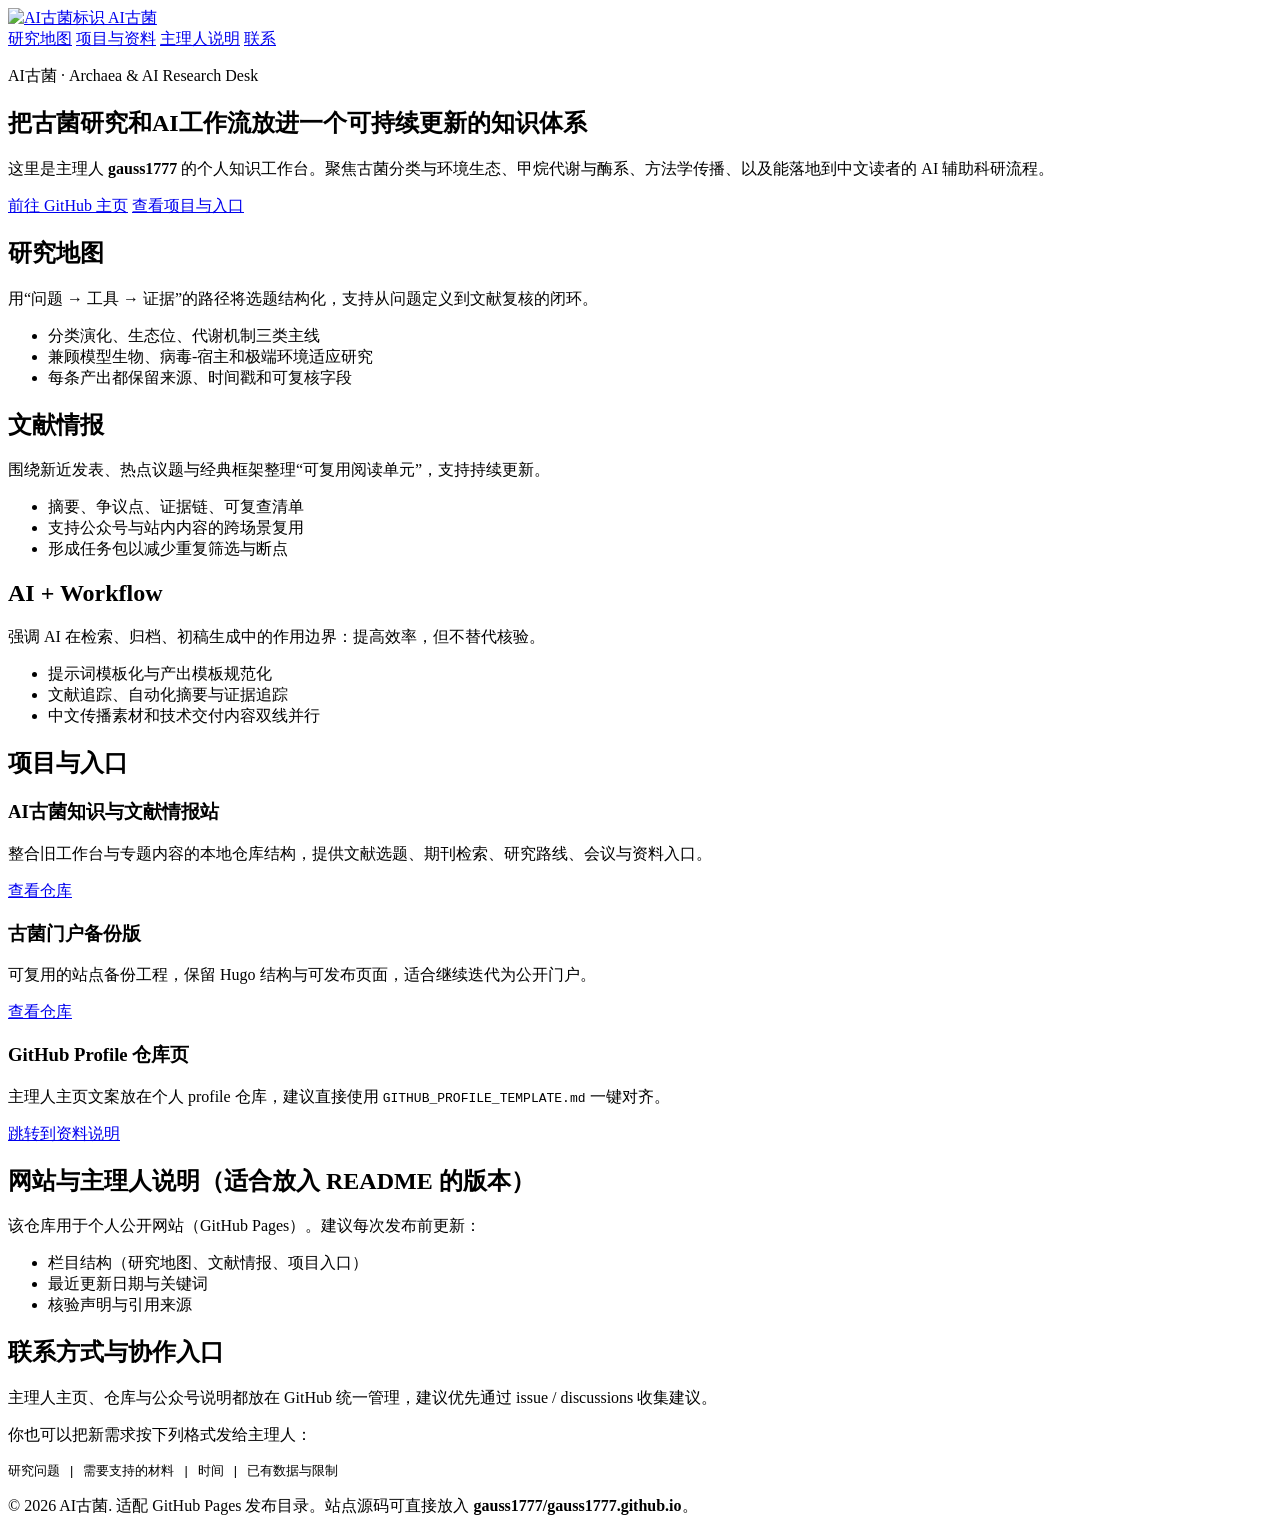
==== commit 31275997: "Create AI archaea homepage" ====
--- a/index.html
+++ b/index.html
@@ -1,74 +1,117 @@
 <!doctype html>
-<html>
+<html lang="zh-CN">
   <head>
-    <meta charset="utf-8">
-    <meta http-equiv="X-UA-Compatible" content="chrome=1">
-    <title>Gauss1777.GitHub.io by gauss1777</title>
-    <link rel="stylesheet" href="stylesheets/styles.css">
-    <link rel="stylesheet" href="stylesheets/pygment_trac.css">
-    <script src="https://ajax.googleapis.com/ajax/libs/jquery/1.7.1/jquery.min.js"></script>
-    <script src="javascripts/main.js"></script>
-    <!--[if lt IE 9]>
-      <script src="//html5shiv.googlecode.com/svn/trunk/html5.js"></script>
-    <![endif]-->
-    <meta name="viewport" content="width=device-width, initial-scale=1, user-scalable=no">
-
+    <meta charset="UTF-8" />
+    <meta name="viewport" content="width=device-width, initial-scale=1" />
+    <title>AI古菌 · 古菌研究与AI工作流</title>
+    <meta
+      name="description"
+      content="AI古菌主理人主页：古菌研究、文献追踪、AI辅助科研工作流与中文科普实践。"
+    />
+    <link rel="icon" type="image/svg+xml" href="assets/archaea-mark.svg" />
+    <link rel="stylesheet" href="assets/style.css" />
   </head>
   <body>
+    <div class="aurora-bg"></div>
+    <header class="topbar">
+      <div class="inner">
+        <a class="brand" href="#top">
+          <img src="assets/archaea-mark.svg" alt="AI古菌标识" />
+          <span>AI古菌</span>
+        </a>
+        <nav>
+          <a href="#map">研究地图</a>
+          <a href="#works">项目与资料</a>
+          <a href="#about">主理人说明</a>
+          <a href="#contact">联系</a>
+        </nav>
+      </div>
+    </header>
 
-      <header>
-        <h1>Gauss1777.GitHub.io</h1>
-        <p></p>
-      </header>
+    <main id="top">
+      <section class="hero">
+        <p class="eyebrow">AI古菌 · Archaea & AI Research Desk</p>
+        <h1>把古菌研究和AI工作流放进一个可持续更新的知识体系</h1>
+        <p>
+          这里是主理人 <strong>gauss1777</strong> 的个人知识工作台。聚焦古菌分类与环境生态、甲烷代谢与酶系、方法学传播、以及能落地到中文读者的 AI 辅助科研流程。
+        </p>
+        <div class="hero-actions">
+          <a class="btn primary" href="https://github.com/gauss1777" target="_blank" rel="noreferrer">前往 GitHub 主页</a>
+          <a class="btn" href="#works">查看项目与入口</a>
+        </div>
+      </section>
 
-      <div id="banner">
-        <span id="logo"></span>
+      <section class="metrics" id="map">
+        <article>
+          <h2>研究地图</h2>
+          <p>用“问题 → 工具 → 证据”的路径将选题结构化，支持从问题定义到文献复核的闭环。</p>
+          <ul>
+            <li>分类演化、生态位、代谢机制三类主线</li>
+            <li>兼顾模型生物、病毒-宿主和极端环境适应研究</li>
+            <li>每条产出都保留来源、时间戳和可复核字段</li>
+          </ul>
+        </article>
+        <article>
+          <h2>文献情报</h2>
+          <p>围绕新近发表、热点议题与经典框架整理“可复用阅读单元”，支持持续更新。</p>
+          <ul>
+            <li>摘要、争议点、证据链、可复查清单</li>
+            <li>支持公众号与站内内容的跨场景复用</li>
+            <li>形成任务包以减少重复筛选与断点</li>
+          </ul>
+        </article>
+        <article>
+          <h2>AI + Workflow</h2>
+          <p>强调 AI 在检索、归档、初稿生成中的作用边界：提高效率，但不替代核验。</p>
+          <ul>
+            <li>提示词模板化与产出模板规范化</li>
+            <li>文献追踪、自动化摘要与证据追踪</li>
+            <li>中文传播素材和技术交付内容双线并行</li>
+          </ul>
+        </article>
+      </section>
 
-        <a href="https://github.com/gauss1777" class="button fork"><strong>View On GitHub</strong></a>
-      </div><!-- end banner -->
+      <section id="works" class="section-block">
+        <h2>项目与入口</h2>
+        <div class="card-grid">
+          <div class="card">
+            <h3>AI古菌知识与文献情报站</h3>
+            <p>整合旧工作台与专题内容的本地仓库结构，提供文献选题、期刊检索、研究路线、会议与资料入口。</p>
+            <a href="https://github.com/gauss1777/AIArchaeaLiteratureSite" target="_blank" rel="noreferrer">查看仓库</a>
+          </div>
+          <div class="card">
+            <h3>古菌门户备份版</h3>
+            <p>可复用的站点备份工程，保留 Hugo 结构与可发布页面，适合继续迭代为公开门户。</p>
+            <a href="https://github.com/gauss1777/archaea.chat" target="_blank" rel="noreferrer">查看仓库</a>
+          </div>
+          <div class="card">
+            <h3>GitHub Profile 仓库页</h3>
+            <p>主理人主页文案放在个人 profile 仓库，建议直接使用 <code>GITHUB_PROFILE_TEMPLATE.md</code> 一键对齐。</p>
+            <a href="#contact">跳转到资料说明</a>
+          </div>
+        </div>
+      </section>
 
-    <div class="wrapper">
-      <nav>
-        <ul></ul>
-      </nav>
-      <section>
-        <h3>
-<a id="welcome-to-github-pages" class="anchor" href="#welcome-to-github-pages" aria-hidden="true"><span class="octicon octicon-link"></span></a>Welcome to GitHub Pages.</h3>
+      <section id="about" class="section-block muted">
+        <h2>网站与主理人说明（适合放入 README 的版本）</h2>
+        <p>该仓库用于个人公开网站（GitHub Pages）。建议每次发布前更新：</p>
+        <ul>
+          <li>栏目结构（研究地图、文献情报、项目入口）</li>
+          <li>最近更新日期与关键词</li>
+          <li>核验声明与引用来源</li>
+        </ul>
+      </section>
 
-<p>This automatic page generator is the easiest way to create beautiful pages for all of your projects. Author your page content here using GitHub Flavored Markdown, select a template crafted by a designer, and publish. After your page is generated, you can check out the new branch:</p>
+      <section id="contact" class="section-block">
+        <h2>联系方式与协作入口</h2>
+        <p>主理人主页、仓库与公众号说明都放在 GitHub 统一管理，建议优先通过 issue / discussions 收集建议。</p>
+        <p>你也可以把新需求按下列格式发给主理人：</p>
+        <pre>研究问题 | 需要支持的材料 | 时间 | 已有数据与限制</pre>
+      </section>
+    </main>
 
-<pre><code>$ cd your_repo_root/repo_name
-$ git fetch origin
-$ git checkout gh-pages
-</code></pre>
-
-<p>If you're using the GitHub for Mac, simply sync your repository and you'll see the new branch.</p>
-
-<h3>
-<a id="designer-templates" class="anchor" href="#designer-templates" aria-hidden="true"><span class="octicon octicon-link"></span></a>Designer Templates</h3>
-
-<p>We've crafted some handsome templates for you to use. Go ahead and continue to layouts to browse through them. You can easily go back to edit your page before publishing. After publishing your page, you can revisit the page generator and switch to another theme. Your Page content will be preserved if it remained markdown format.</p>
-
-<h3>
-<a id="rather-drive-stick" class="anchor" href="#rather-drive-stick" aria-hidden="true"><span class="octicon octicon-link"></span></a>Rather Drive Stick?</h3>
-
-<p>If you prefer to not use the automatic generator, push a branch named <code>gh-pages</code> to your repository to create a page manually. In addition to supporting regular HTML content, GitHub Pages support Jekyll, a simple, blog aware static site generator written by our own Tom Preston-Werner. Jekyll makes it easy to create site-wide headers and footers without having to copy them across every page. It also offers intelligent blog support and other advanced templating features.</p>
-
-<h3>
-<a id="authors-and-contributors" class="anchor" href="#authors-and-contributors" aria-hidden="true"><span class="octicon octicon-link"></span></a>Authors and Contributors</h3>
-
-<p>You can <a href="https://github.com/blog/821" class="user-mention">@mention</a> a GitHub username to generate a link to their profile. The resulting <code>&lt;a&gt;</code> element will link to the contributor's GitHub Profile. For example: In 2007, Chris Wanstrath (<a href="https://github.com/defunkt" class="user-mention">@defunkt</a>), PJ Hyett (<a href="https://github.com/pjhyett" class="user-mention">@pjhyett</a>), and Tom Preston-Werner (<a href="https://github.com/mojombo" class="user-mention">@mojombo</a>) founded GitHub.</p>
-
-<h3>
-<a id="support-or-contact" class="anchor" href="#support-or-contact" aria-hidden="true"><span class="octicon octicon-link"></span></a>Support or Contact</h3>
-
-<p>Having trouble with Pages? Check out the documentation at <a href="https://help.github.com/pages">https://help.github.com/pages</a> or contact <a href="mailto:support@github.com">support@github.com</a> and we’ll help you sort it out.</p>
-      </section>
-      <footer>
-        <p><small>Hosted on GitHub Pages &mdash; Theme by <a href="https://twitter.com/michigangraham">mattgraham</a></small></p>
-      </footer>
-    </div>
-    <!--[if !IE]><script>fixScale(document);</script><![endif]-->
-    
+    <footer>
+      <p>© 2026 AI古菌. 适配 GitHub Pages 发布目录。站点源码可直接放入 <strong>gauss1777/gauss1777.github.io</strong>。</p>
+    </footer>
   </body>
-</html>+</html>
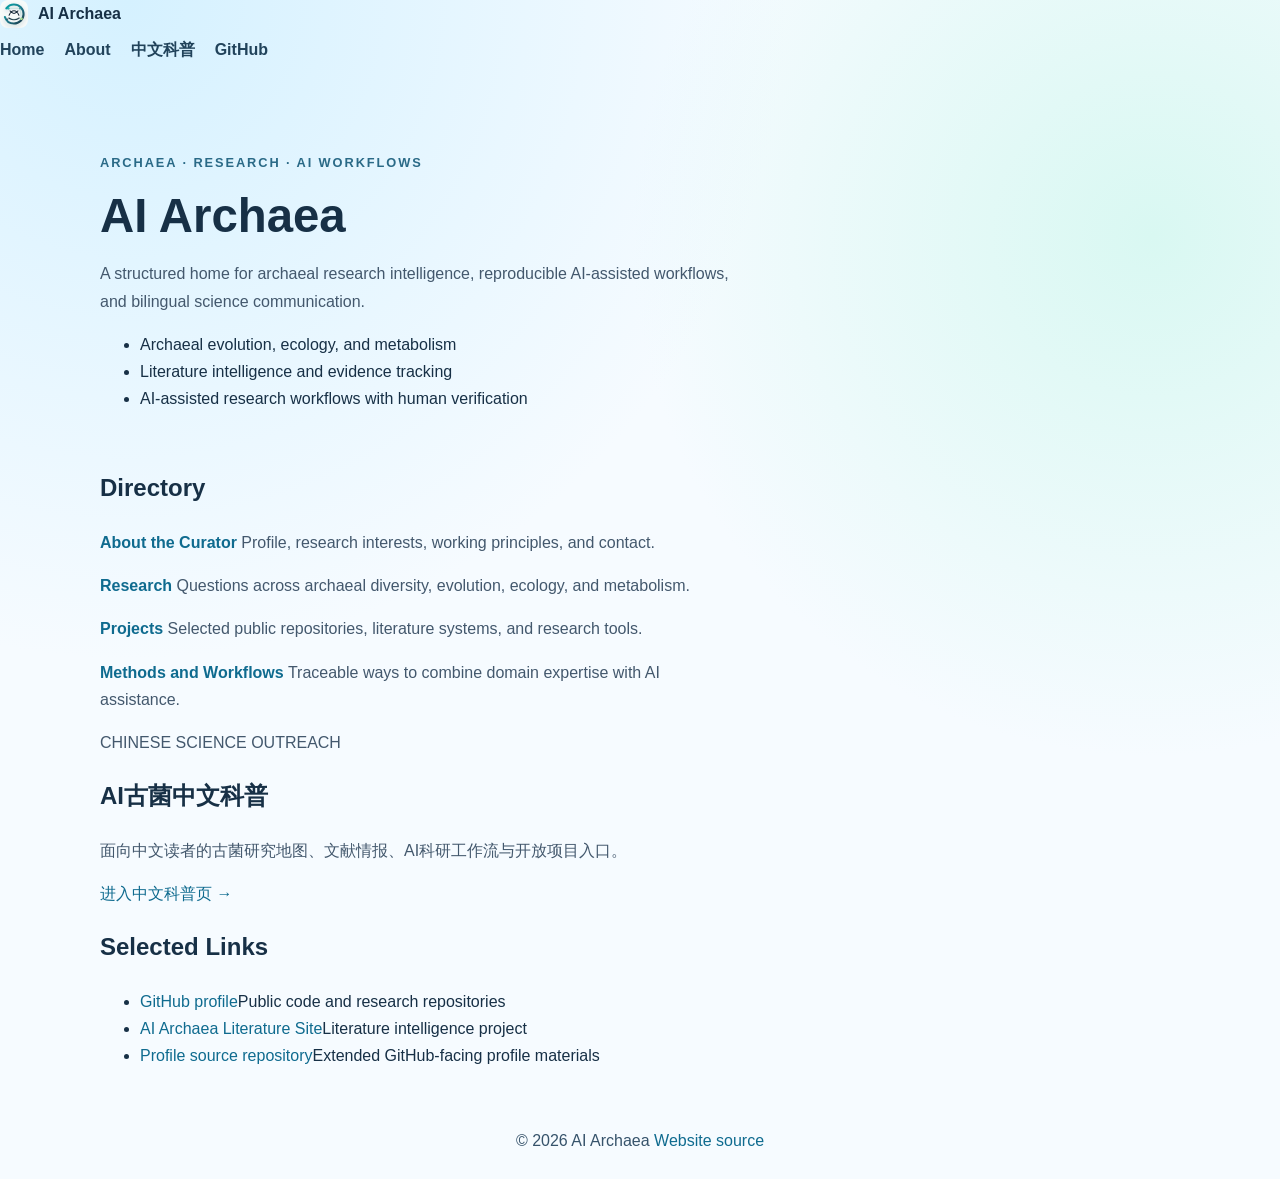
==== commit d9f0e844: "Redesign English landing page" ====
--- a/index.html
+++ b/index.html
@@ -1,117 +1,71 @@
 <!doctype html>
-<html lang="zh-CN">
-  <head>
-    <meta charset="UTF-8" />
-    <meta name="viewport" content="width=device-width, initial-scale=1" />
-    <title>AI古菌 · 古菌研究与AI工作流</title>
-    <meta
-      name="description"
-      content="AI古菌主理人主页：古菌研究、文献追踪、AI辅助科研工作流与中文科普实践。"
-    />
-    <link rel="icon" type="image/svg+xml" href="assets/archaea-mark.svg" />
-    <link rel="stylesheet" href="assets/style.css" />
-  </head>
-  <body>
-    <div class="aurora-bg"></div>
-    <header class="topbar">
-      <div class="inner">
-        <a class="brand" href="#top">
-          <img src="assets/archaea-mark.svg" alt="AI古菌标识" />
-          <span>AI古菌</span>
-        </a>
-        <nav>
-          <a href="#map">研究地图</a>
-          <a href="#works">项目与资料</a>
-          <a href="#about">主理人说明</a>
-          <a href="#contact">联系</a>
-        </nav>
-      </div>
-    </header>
+<html lang="en">
+<head>
+  <meta charset="utf-8">
+  <meta name="viewport" content="width=device-width, initial-scale=1">
+  <meta name="description" content="AI Archaea: research intelligence, reproducible AI-assisted workflows, and bilingual science communication for archaeal biology.">
+  <title>AI Archaea</title>
+  <link rel="icon" href="assets/archaea-mark.svg" type="image/svg+xml">
+  <link rel="stylesheet" href="assets/style.css">
+</head>
+<body>
+  <header class="masthead">
+    <div class="shell">
+      <a class="brand" href="index.html" aria-label="AI Archaea home">
+        <img src="assets/archaea-mark.svg" alt="">
+        <span>AI Archaea</span>
+      </a>
+      <nav aria-label="Primary navigation">
+        <a class="current" href="index.html">Home</a>
+        <a href="about.html">About</a>
+        <a href="science-zh.html" lang="zh-CN">中文科普</a>
+        <a href="https://github.com/gauss1777">GitHub</a>
+      </nav>
+    </div>
+  </header>
 
-    <main id="top">
-      <section class="hero">
-        <p class="eyebrow">AI古菌 · Archaea & AI Research Desk</p>
-        <h1>把古菌研究和AI工作流放进一个可持续更新的知识体系</h1>
-        <p>
-          这里是主理人 <strong>gauss1777</strong> 的个人知识工作台。聚焦古菌分类与环境生态、甲烷代谢与酶系、方法学传播、以及能落地到中文读者的 AI 辅助科研流程。
-        </p>
-        <div class="hero-actions">
-          <a class="btn primary" href="https://github.com/gauss1777" target="_blank" rel="noreferrer">前往 GitHub 主页</a>
-          <a class="btn" href="#works">查看项目与入口</a>
-        </div>
-      </section>
+  <main class="wrap page">
+    <section class="hero">
+      <p class="eyebrow">ARCHAEA · RESEARCH · AI WORKFLOWS</p>
+      <h1>AI Archaea</h1>
+      <p class="lead">A structured home for archaeal research intelligence, reproducible AI-assisted workflows, and bilingual science communication.</p>
+      <ul class="positions" aria-label="Core areas">
+        <li>Archaeal evolution, ecology, and metabolism</li>
+        <li>Literature intelligence and evidence tracking</li>
+        <li>AI-assisted research workflows with human verification</li>
+      </ul>
+    </section>
 
-      <section class="metrics" id="map">
-        <article>
-          <h2>研究地图</h2>
-          <p>用“问题 → 工具 → 证据”的路径将选题结构化，支持从问题定义到文献复核的闭环。</p>
-          <ul>
-            <li>分类演化、生态位、代谢机制三类主线</li>
-            <li>兼顾模型生物、病毒-宿主和极端环境适应研究</li>
-            <li>每条产出都保留来源、时间戳和可复核字段</li>
-          </ul>
-        </article>
-        <article>
-          <h2>文献情报</h2>
-          <p>围绕新近发表、热点议题与经典框架整理“可复用阅读单元”，支持持续更新。</p>
-          <ul>
-            <li>摘要、争议点、证据链、可复查清单</li>
-            <li>支持公众号与站内内容的跨场景复用</li>
-            <li>形成任务包以减少重复筛选与断点</li>
-          </ul>
-        </article>
-        <article>
-          <h2>AI + Workflow</h2>
-          <p>强调 AI 在检索、归档、初稿生成中的作用边界：提高效率，但不替代核验。</p>
-          <ul>
-            <li>提示词模板化与产出模板规范化</li>
-            <li>文献追踪、自动化摘要与证据追踪</li>
-            <li>中文传播素材和技术交付内容双线并行</li>
-          </ul>
-        </article>
-      </section>
+    <section class="directory" aria-labelledby="directory-title">
+      <h2 id="directory-title">Directory</h2>
+      <p><a href="about.html"><strong>About the Curator</strong></a> <span>Profile, research interests, working principles, and contact.</span></p>
+      <p><a href="about.html#research"><strong>Research</strong></a> <span>Questions across archaeal diversity, evolution, ecology, and metabolism.</span></p>
+      <p><a href="about.html#projects"><strong>Projects</strong></a> <span>Selected public repositories, literature systems, and research tools.</span></p>
+      <p><a href="about.html#workflows"><strong>Methods and Workflows</strong></a> <span>Traceable ways to combine domain expertise with AI assistance.</span></p>
+    </section>
 
-      <section id="works" class="section-block">
-        <h2>项目与入口</h2>
-        <div class="card-grid">
-          <div class="card">
-            <h3>AI古菌知识与文献情报站</h3>
-            <p>整合旧工作台与专题内容的本地仓库结构，提供文献选题、期刊检索、研究路线、会议与资料入口。</p>
-            <a href="https://github.com/gauss1777/AIArchaeaLiteratureSite" target="_blank" rel="noreferrer">查看仓库</a>
-          </div>
-          <div class="card">
-            <h3>古菌门户备份版</h3>
-            <p>可复用的站点备份工程，保留 Hugo 结构与可发布页面，适合继续迭代为公开门户。</p>
-            <a href="https://github.com/gauss1777/archaea.chat" target="_blank" rel="noreferrer">查看仓库</a>
-          </div>
-          <div class="card">
-            <h3>GitHub Profile 仓库页</h3>
-            <p>主理人主页文案放在个人 profile 仓库，建议直接使用 <code>GITHUB_PROFILE_TEMPLATE.md</code> 一键对齐。</p>
-            <a href="#contact">跳转到资料说明</a>
-          </div>
-        </div>
-      </section>
+    <aside class="outreach-callout" aria-labelledby="outreach-title">
+      <p class="kicker">CHINESE SCIENCE OUTREACH</p>
+      <h2 id="outreach-title" lang="zh-CN">AI古菌中文科普</h2>
+      <p lang="zh-CN">面向中文读者的古菌研究地图、文献情报、AI科研工作流与开放项目入口。</p>
+      <a class="arrow-link" href="science-zh.html" lang="zh-CN">进入中文科普页 <span aria-hidden="true">→</span></a>
+    </aside>
 
-      <section id="about" class="section-block muted">
-        <h2>网站与主理人说明（适合放入 README 的版本）</h2>
-        <p>该仓库用于个人公开网站（GitHub Pages）。建议每次发布前更新：</p>
-        <ul>
-          <li>栏目结构（研究地图、文献情报、项目入口）</li>
-          <li>最近更新日期与关键词</li>
-          <li>核验声明与引用来源</li>
-        </ul>
-      </section>
+    <section class="section compact" aria-labelledby="selected-title">
+      <h2 id="selected-title">Selected Links</h2>
+      <ul class="link-list">
+        <li><a href="https://github.com/gauss1777">GitHub profile</a><span>Public code and research repositories</span></li>
+        <li><a href="https://github.com/gauss1777/AIArchaeaLiteratureSite">AI Archaea Literature Site</a><span>Literature intelligence project</span></li>
+        <li><a href="https://github.com/gauss1777/gauss1777-Home">Profile source repository</a><span>Extended GitHub-facing profile materials</span></li>
+      </ul>
+    </section>
+  </main>
 
-      <section id="contact" class="section-block">
-        <h2>联系方式与协作入口</h2>
-        <p>主理人主页、仓库与公众号说明都放在 GitHub 统一管理，建议优先通过 issue / discussions 收集建议。</p>
-        <p>你也可以把新需求按下列格式发给主理人：</p>
-        <pre>研究问题 | 需要支持的材料 | 时间 | 已有数据与限制</pre>
-      </section>
-    </main>
-
-    <footer>
-      <p>© 2026 AI古菌. 适配 GitHub Pages 发布目录。站点源码可直接放入 <strong>gauss1777/gauss1777.github.io</strong>。</p>
-    </footer>
-  </body>
+  <footer class="site-footer">
+    <div class="wrap footer-inner">
+      <span>© 2026 AI Archaea</span>
+      <a href="https://github.com/gauss1777/gauss1777.github.io">Website source</a>
+    </div>
+  </footer>
+</body>
 </html>
--- a/assets/style.css
+++ b/assets/style.css
@@ -0,0 +1,130 @@
+:root {
+  --bg: #f6fbff;
+  --panel: rgba(255, 255, 255, 0.88);
+  --ink: #173046;
+  --ink-soft: #43586d;
+  --line: #d7e8f1;
+  --accent: #0f6b8f;
+  --accent-2: #22a6d0;
+  --shadow: 0 14px 34px rgba(22, 43, 55, 0.16);
+  --font-sans: "PingFang SC", "Noto Sans SC", "HarmonyOS Sans SC", "Segoe UI", "Trebuchet MS", Arial, sans-serif;
+}
+* { box-sizing: border-box; }
+body {
+  margin: 0;
+  font-family: var(--font-sans);
+  color: var(--ink);
+  background: radial-gradient(circle at 10% 0%, #d5f1ff 0%, transparent 40%),
+              radial-gradient(circle at 90% 20%, #d9f8f2 0%, transparent 35%),
+              var(--bg);
+  line-height: 1.7;
+}
+.aurora-bg {
+  position: fixed;
+  inset: 0;
+  pointer-events: none;
+  z-index: -2;
+  background-image: linear-gradient(130deg, #dff4ff 0%, transparent 52%),
+                    linear-gradient(20deg, #e9f9f4 0%, transparent 40%),
+                    linear-gradient(300deg, #f2ecff 0%, transparent 50%);
+  opacity: 0.45;
+}
+a { color: var(--accent); text-decoration: none; }
+a:hover { color: var(--accent-2); }
+.inner, main, footer { width: min(1080px, 92vw); margin: 0 auto; }
+.topbar {
+  position: sticky;
+  top: 0;
+  z-index: 2;
+  backdrop-filter: blur(12px);
+  background: rgba(246, 251, 255, 0.7);
+  border-bottom: 1px solid var(--line);
+}
+.topbar .inner { display: flex; justify-content: space-between; align-items: center; height: 66px; }
+.brand { display: inline-flex; align-items: center; gap: 10px; color: var(--ink); font-weight: 700; }
+.brand img { width: 28px; height: 28px; border-radius: 8px; }
+nav { display: flex; gap: 20px; flex-wrap: wrap; }
+nav a { color: #21435b; font-weight: 600; }
+.hero {
+  padding: 76px 0 20px;
+}
+.eyebrow {
+  letter-spacing: .15em;
+  color: #2a6a87;
+  font-weight: 600;
+  text-transform: uppercase;
+  font-size: .8rem;
+}
+h1 {
+  margin: 10px 0;
+  font-size: clamp(2rem, 3.7vw, 3.2rem);
+  line-height: 1.22;
+}
+p { color: var(--ink-soft); max-width: 72ch; }
+.hero-actions {
+  margin-top: 24px;
+  display: flex;
+  gap: 10px;
+  flex-wrap: wrap;
+}
+.btn {
+  display: inline-flex;
+  align-items: center;
+  border: 1px solid #a9cfe8;
+  border-radius: 999px;
+  padding: 10px 18px;
+  color: #194d69;
+  font-weight: 600;
+}
+.btn.primary { background: linear-gradient(90deg, #1d98c2, #16c5ea); border-color: transparent; color: #fff; }
+.metrics {
+  margin-top: 34px;
+  display: grid;
+  grid-template-columns: repeat(3, minmax(0, 1fr));
+  gap: 16px;
+}
+.metrics article {
+  background: var(--panel);
+  border: 1px solid var(--line);
+  border-radius: 16px;
+  padding: 18px;
+  box-shadow: var(--shadow);
+}
+.metrics h2, .section-block h2 {
+  margin: 0 0 12px;
+  font-size: 1.15rem;
+}
+.metrics ul, .section-block ul { padding-left: 18px; }
+.section-block {
+  margin-top: 28px;
+  background: var(--panel);
+  border: 1px solid var(--line);
+  border-radius: 16px;
+  padding: 20px;
+  box-shadow: var(--shadow);
+}
+.section-block.muted { background: rgba(249, 253, 255, 0.7); }
+pre {
+  background: #102837;
+  color: #d6f2ff;
+  overflow-x: auto;
+  padding: 12px 14px;
+  border-radius: 10px;
+}
+.card-grid {
+  margin-top: 10px;
+  display: grid;
+  grid-template-columns: repeat(3, minmax(0, 1fr));
+  gap: 14px;
+}
+.card {
+  border: 1px solid var(--line);
+  border-radius: 12px;
+  background: #fff;
+  padding: 16px;
+}
+footer { margin-top: 34px; padding: 24px 0; color: #36536b; text-align: center; }
+@media (max-width: 980px) {
+  .metrics, .card-grid { grid-template-columns: 1fr; }
+  nav { gap: 14px; justify-content: flex-end; }
+}
